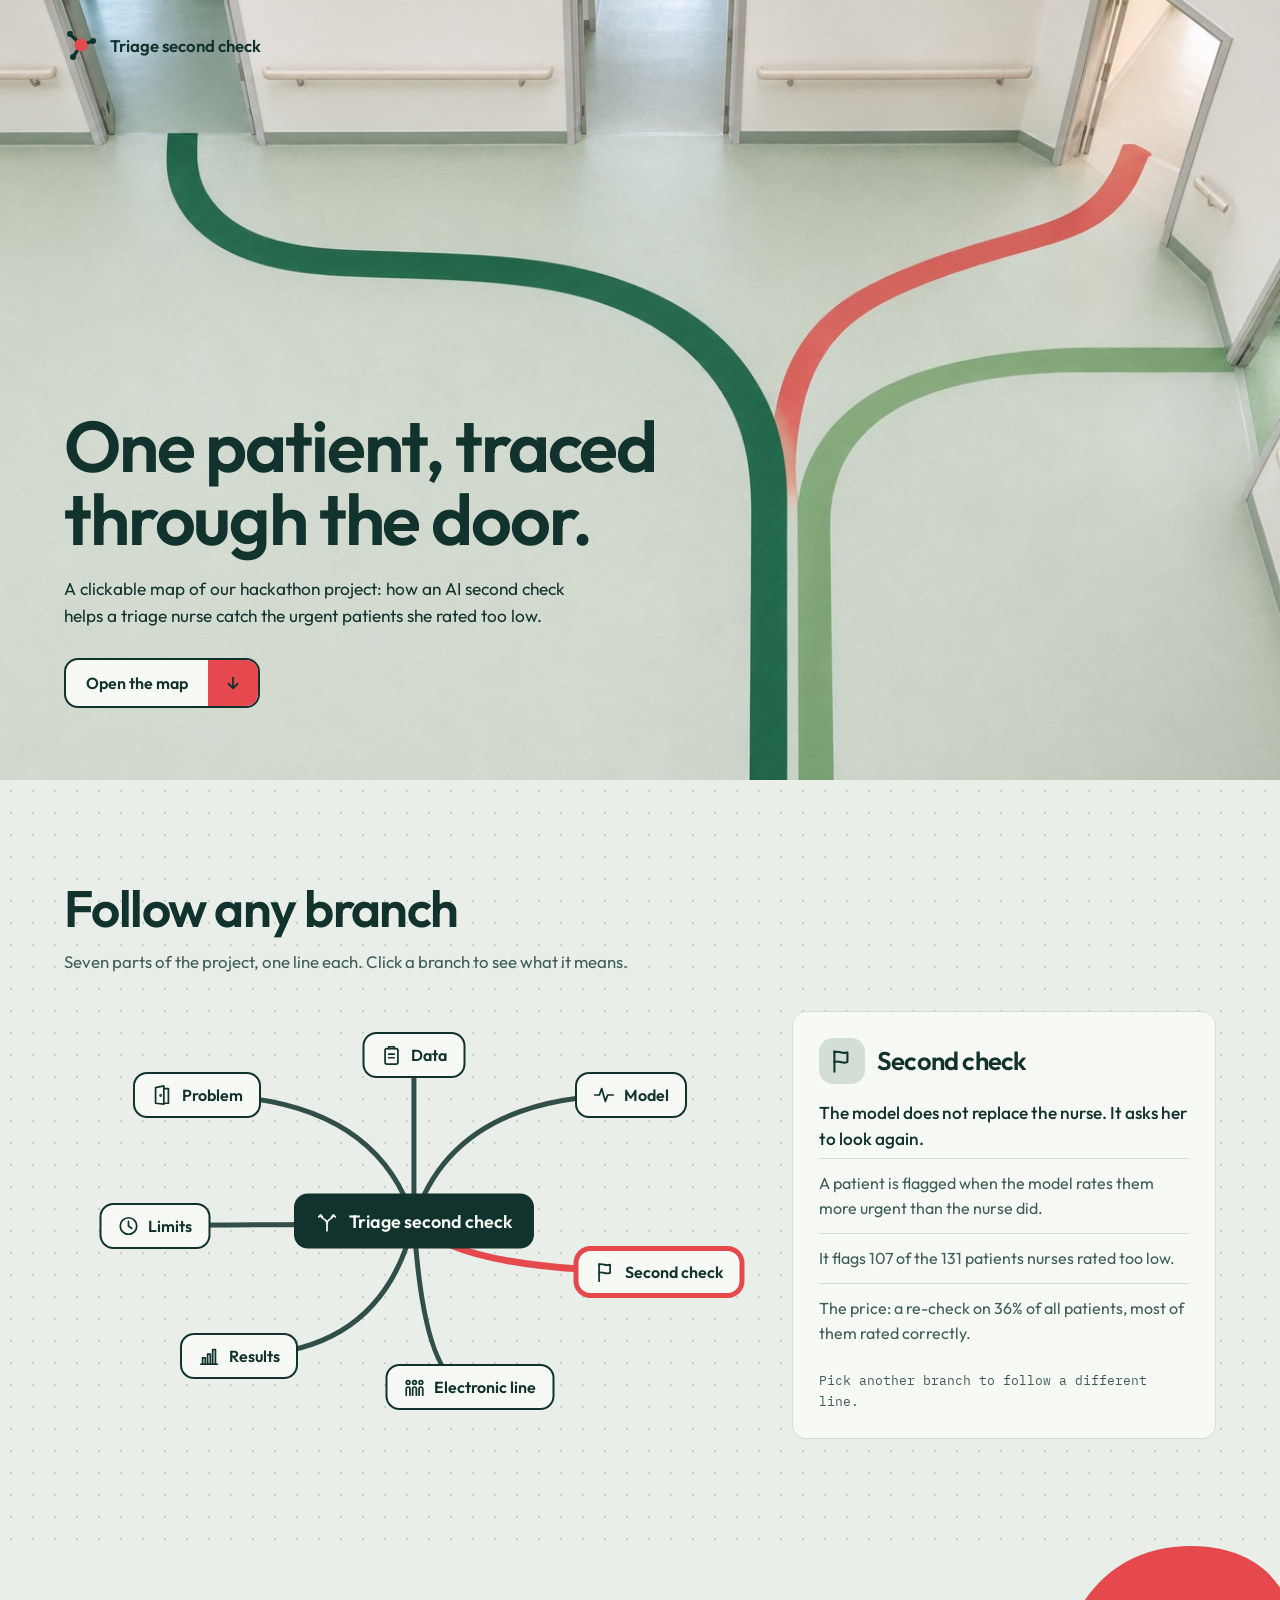
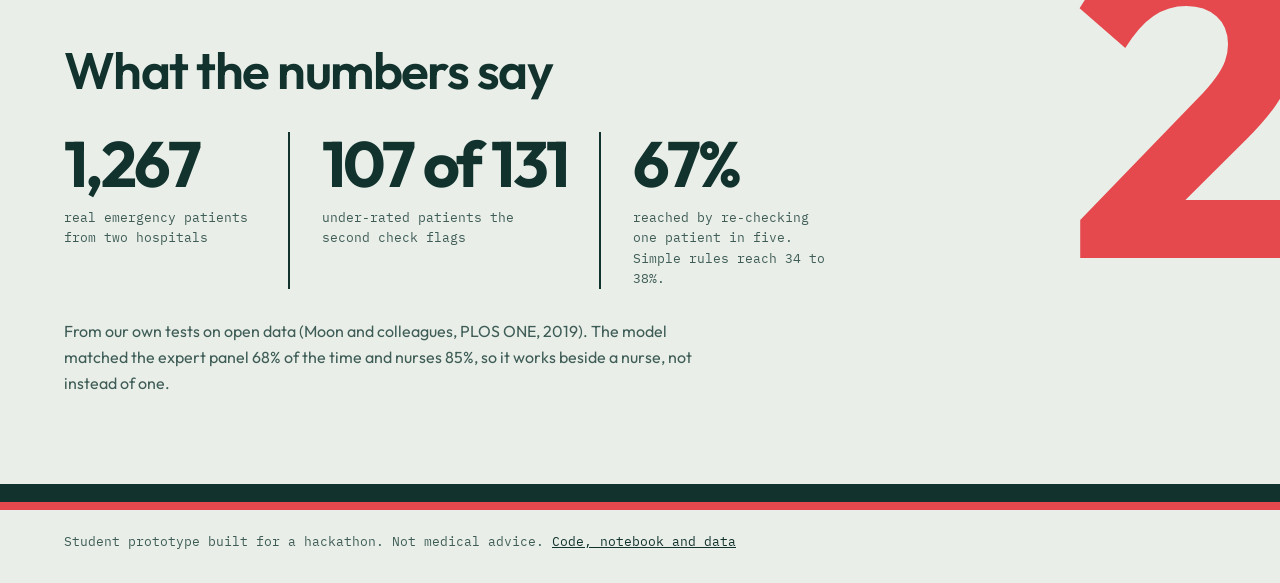
==== docs/index.html @ 540231f4 "Add an interactive mind map of the project Co-Authored-By: Claude Fable 5.2 <noreply@anthropic.com>" ====
<!doctype html>
<html lang="en">
<head>
<meta charset="utf-8">
<meta name="viewport" content="width=device-width, initial-scale=1">
<title>Triage second check: project map</title>
<meta name="description" content="A clickable map of a student hackathon project: an AI second check that helps a triage nurse catch urgent patients rated too low.">
<meta name="theme-color" content="#E9EFE8">
<link rel="preconnect" href="https://fonts.googleapis.com">
<link rel="preconnect" href="https://fonts.gstatic.com" crossorigin>
<link rel="stylesheet" href="https://fonts.googleapis.com/css2?family=IBM+Plex+Mono:wght@400;500&family=Outfit:wght@400;500;600;700&display=swap">
<style>
  :root {
    --ground: #e9efe8; --paper: #f6f9f4; --mist: #d3dfd5;
    --ink: #12322e; --ink-soft: #3f5c57; --accent: #e5484d; --radius: 14px;
  }
  * { box-sizing: border-box; }
  html { scroll-behavior: smooth; }
  body { margin: 0; background: var(--ground); color: var(--ink);
         font-family: "Outfit", ui-sans-serif, system-ui, sans-serif; }
  h1, h2, h3 { font-weight: 600; letter-spacing: -0.03em; line-height: 1.02; margin: 0; }

  .hero { min-height: min(100dvh, 780px); display: flex; flex-direction: column; justify-content: space-between;
          padding: 28px clamp(20px, 5vw, 72px) clamp(36px, 6vw, 72px);
          background: var(--ground) url("hero.jpg") center / cover no-repeat; }
  .nav { display: flex; align-items: center; gap: 12px; font-weight: 600; font-size: 1.05rem; }
  .nav svg { width: 34px; height: 34px; }
  .hero-copy { max-width: 640px; }
  .hero-copy h1 { font-size: clamp(2.5rem, 5.6vw, 4.5rem); max-width: 13ch; }
  .hero-copy p { margin: 20px 0 28px; font-size: 1.08rem; line-height: 1.6; max-width: 46ch; }
  .openmap { display: inline-flex; align-items: stretch; border: 2px solid var(--ink); border-radius: var(--radius);
             overflow: hidden; background: var(--paper); color: var(--ink); font-weight: 600; text-decoration: none; }
  .openmap span:first-child { padding: 13px 20px; }
  .openmap-tile { display: grid; place-items: center; width: 50px; background: var(--accent); }
  .openmap-tile svg { width: 18px; height: 18px; transition: transform .25s ease; }
  .openmap:hover .openmap-tile svg { transform: translateY(3px); }
  .openmap:focus-visible, .node:focus-visible { outline: 3px solid var(--ink); outline-offset: 3px; }

  .map { padding: clamp(56px, 8vw, 112px) clamp(20px, 5vw, 72px);
         background-color: var(--ground);
         background-image: radial-gradient(rgba(18, 50, 46, .16) 1px, transparent 1.4px); background-size: 22px 22px; }
  .map h2, .numbers h2 { font-size: clamp(2rem, 4vw, 3.25rem); }
  .sub { margin: 14px 0 36px; max-width: 52ch; font-size: 1.05rem; line-height: 1.6; color: var(--ink-soft); }
  .mm { display: grid; grid-template-columns: minmax(0, 1.65fr) minmax(280px, 1fr); gap: 28px; align-items: start; }
  .canvas { position: relative; aspect-ratio: 1000 / 600; }
  .lines { position: absolute; inset: 0; width: 100%; height: 100%; }
  .line { fill: none; stroke: var(--ink); stroke-width: 5; stroke-linecap: round; vector-effect: non-scaling-stroke;
          opacity: .85; transition: stroke .25s ease, stroke-width .25s ease; }
  .line.on { stroke: var(--accent); stroke-width: 7; opacity: 1; }
  .center, .node { position: absolute; transform: translate(-50%, -50%); display: inline-flex; align-items: center;
                   gap: 9px; white-space: nowrap; border-radius: var(--radius); font: inherit; font-weight: 600; }
  .center { left: 50%; top: 50%; padding: 16px 22px; background: var(--ink); color: var(--paper); font-size: 1.12rem; }
  .node { padding: 10px 16px; background: var(--paper); color: var(--ink); border: 2px solid var(--ink);
          font-size: 1rem; cursor: pointer; transition: background-color .2s ease; }
  .node:hover { background: var(--mist); }
  .node.on { border-color: var(--accent); box-shadow: 0 0 0 3px var(--accent); }
  .node svg, .center svg { width: 22px; height: 22px; flex: none; }
  .detail { background: var(--paper); border: 1px solid var(--mist); border-radius: var(--radius); padding: 26px; }
  .detail-head { display: flex; align-items: center; gap: 12px; }
  .detail-icon { display: grid; place-items: center; width: 46px; height: 46px; border-radius: var(--radius); background: var(--mist); }
  .detail-icon svg { width: 26px; height: 26px; }
  .detail h3 { font-size: 1.6rem; }
  .lead { margin: 16px 0 6px; font-size: 1.08rem; line-height: 1.5; font-weight: 500; }
  .detail ul { list-style: none; margin: 0; padding: 0; }
  .detail li { padding: 12px 0; border-top: 1px solid var(--mist); line-height: 1.55; color: var(--ink-soft); }
  .hint, .metrics dd, .foot { font-family: "IBM Plex Mono", ui-monospace, monospace; font-size: .82rem;
                              line-height: 1.55; color: var(--ink-soft); }
  .hint { margin: 14px 0 0; }

  .numbers-inner { position: relative; overflow: hidden;
                   padding: clamp(56px, 8vw, 104px) clamp(20px, 5vw, 72px) clamp(40px, 6vw, 72px); }
  .metrics { position: relative; z-index: 1; display: grid; grid-template-columns: auto auto minmax(0, 1fr);
             margin: 36px 0 30px; max-width: 1040px; }
  .metrics > div { padding: 0 32px; border-left: 2px solid var(--ink); }
  .metrics > div:first-child { padding-left: 0; border-left: 0; }
  .metrics dt { font-size: clamp(2.4rem, 5vw, 4.25rem); font-weight: 700; letter-spacing: -0.04em; line-height: 1; white-space: nowrap; }
  .metrics dd { margin: 12px 0 0; max-width: 24ch; }
  .source { position: relative; z-index: 1; max-width: 60ch; line-height: 1.6; color: var(--ink-soft); }
  .two { position: absolute; right: -0.08em; top: -0.14em; font-size: clamp(16rem, 34vw, 30rem); font-weight: 700;
         line-height: 1; color: var(--accent); pointer-events: none; }
  .stripe { height: 26px; background: var(--ink); border-bottom: 8px solid var(--accent); }
  .foot { margin: 0; padding: 22px clamp(20px, 5vw, 72px) 30px; }
  .foot a { color: var(--ink); }

  @media (prefers-reduced-motion: no-preference) {
    .detail-inner { animation: rise .32s ease both; }
    @keyframes rise { from { transform: translateY(10px); } to { transform: translateY(0); } }
  }
  @media (prefers-reduced-motion: reduce) { html { scroll-behavior: auto; } }
  @media (max-width: 1080px) { .mm { grid-template-columns: 1fr; } .two { font-size: 15rem; } }
  @media (max-width: 760px) {
    .canvas { aspect-ratio: auto; display: flex; flex-wrap: wrap; gap: 10px; }
    .lines { display: none; }
    .center, .node { position: static; transform: none; }
    .center { width: 100%; justify-content: center; }
    .metrics { grid-template-columns: 1fr; gap: 24px; }
    .metrics > div { padding: 0; border-left: 0; }
    .two { font-size: 11rem; opacity: .35; }
  }
</style>
</head>
<body>

<section class="hero">
  <header class="nav">
    <svg viewBox="0 0 34 34" aria-hidden="true">
      <g stroke="#12322e" stroke-width="3.2" stroke-linecap="round">
        <line x1="17" y1="17" x2="6" y2="6"/><line x1="17" y1="17" x2="29" y2="13"/><line x1="17" y1="17" x2="9" y2="29"/>
      </g>
      <circle cx="6" cy="6" r="3" fill="#12322e"/><circle cx="29" cy="13" r="3" fill="#12322e"/><circle cx="9" cy="29" r="3" fill="#12322e"/>
      <circle cx="17" cy="17" r="6.5" fill="#e5484d"/>
    </svg>
    <span>Triage second check</span>
  </header>
  <div class="hero-copy">
    <h1>One patient, traced through the door.</h1>
    <p>A clickable map of our hackathon project: how an AI second check helps a triage nurse catch the urgent patients she rated too low.</p>
    <a class="openmap" href="#map">
      <span>Open the map</span>
      <span class="openmap-tile" aria-hidden="true">
        <svg viewBox="0 0 24 24" fill="none" stroke="#12322e" stroke-width="2.4" stroke-linecap="round" stroke-linejoin="round"><path d="M12 5v14M6 13l6 6 6-6"/></svg>
      </span>
    </a>
  </div>
</section>

<section class="map" id="map">
  <h2>Follow any branch</h2>
  <p class="sub">Seven parts of the project, one line each. Click a branch to see what it means.</p>
  <div class="mm">
    <div class="canvas" id="canvas">
      <svg class="lines" id="lines" viewBox="0 0 1000 600" preserveAspectRatio="none" aria-hidden="true"></svg>
      <div class="center"><span id="center-icon"></span><span>Triage second check</span></div>
    </div>
    <aside class="detail" aria-live="polite"><div class="detail-inner" id="detail"></div></aside>
  </div>
</section>

<section class="numbers">
  <div class="numbers-inner">
    <h2>What the numbers say</h2>
    <dl class="metrics">
      <div><dt>1,267</dt><dd>real emergency patients from two hospitals</dd></div>
      <div><dt>107 of 131</dt><dd>under-rated patients the second check flags</dd></div>
      <div><dt>67%</dt><dd>reached by re-checking one patient in five. Simple rules reach 34 to 38%.</dd></div>
    </dl>
    <p class="source">From our own tests on open data (Moon and colleagues, PLOS ONE, 2019). The model matched the expert panel 68% of the time and nurses 85%, so it works beside a nurse, not instead of one.</p>
    <span class="two" aria-hidden="true">2</span>
  </div>
  <div class="stripe" aria-hidden="true"></div>
  <p class="foot">Student prototype built for a hackathon. Not medical advice. <a href="https://github.com/potlatiy/emergency-triage-ai">Code, notebook and data</a></p>
</section>

<script>
  // Icons are simple line drawings, one per branch.
  const ICONS = {
    door: '<path d="M5 21V4l9-2v20z"/><path d="M14 5h5v16h-5"/><circle cx="10.5" cy="12.5" r=".6"/>',
    clipboard: '<rect x="5" y="5" width="14" height="17" rx="2"/><path d="M9 5V3h6v2"/><path d="M9 11h6M9 15h6"/>',
    pulse: '<path d="M2 12h5l2.5-7 4 14 2.5-7H22"/>',
    flag: '<path d="M5 22V3"/><path d="M5 4c4-2 7 2 12 0v9c-5 2-8-2-12 0"/>',
    queue: '<circle cx="5" cy="7" r="2"/><circle cx="12" cy="7" r="2"/><circle cx="19" cy="7" r="2"/><path d="M3 21v-7a2 2 0 0 1 4 0v7M10 21v-7a2 2 0 0 1 4 0v7M17 21v-7a2 2 0 0 1 4 0v7"/>',
    chart: '<path d="M3 21h18"/><rect x="5" y="14" width="3" height="7"/><rect x="10.5" y="10" width="3" height="11"/><rect x="16" y="5" width="3" height="16"/>',
    clock: '<circle cx="12" cy="12" r="9"/><path d="M12 7v5l3.5 2.5"/>',
    branch: '<path d="M12 22v-8"/><path d="M12 14c0-5-6-4-7-9M12 14c0-5 6-4 7-9"/><path d="M3 7l2-2 2 2M17 7l2-2 2 2"/>',
  };
  const icon = (name, colour) =>
    `<svg viewBox="0 0 24 24" fill="none" stroke="${colour || 'currentColor'}" stroke-width="1.9" stroke-linecap="round" stroke-linejoin="round" aria-hidden="true">${ICONS[name]}</svg>`;

  const CENTER = { x: 500, y: 300 };
  const BRANCHES = [
    { id: "problem", label: "Problem", icon: "door", x: 190, y: 120,
      lead: "Urgent patients can end up waiting behind minor cases.",
      notes: ["A triage nurse gives every arriving patient an urgency level from 1 (most urgent) to 5.",
              "In real data, about 1 patient in 10 was rated less urgent than they really were.",
              "Those patients join the slow part of the queue."] },
    { id: "data", label: "Data", icon: "clipboard", x: 500, y: 62,
      lead: "Real emergency visits with two answers for each patient.",
      notes: ["1,267 adult patients from two emergency departments in South Korea.",
              "Each has the level the nurse gave and the correct level decided later by an expert panel.",
              "Open data published with a 2019 study in PLOS ONE."] },
    { id: "model", label: "Model", icon: "pulse", x: 810, y: 120,
      lead: "It reads what the nurse records at the door.",
      notes: ["Inputs: the complaint in a few words, age, alertness, pain and vital signs.",
              "It never sees the diagnosis, the outcome or the nurse's level.",
              "It leans towards the more urgent level on purpose, because rating too low is the dangerous mistake."] },
    { id: "check", label: "Second check", icon: "flag", x: 850, y: 372,
      lead: "The model does not replace the nurse. It asks her to look again.",
      notes: ["A patient is flagged when the model rates them more urgent than the nurse did.",
              "It flags 107 of the 131 patients nurses rated too low.",
              "The price: a re-check on 36% of all patients, most of them rated correctly."] },
    { id: "line", label: "Electronic line", icon: "queue", x: 580, y: 536,
      lead: "Everyone waiting, ordered by urgency.",
      notes: ["Levels 1 and 2 always go first.",
              "A less urgent patient moves up one level for every 45 minutes waited.",
              "Each patient sees their place in line, never a promised time.",
              "The order comes from plain rules. The model only supplies each level."] },
    { id: "results", label: "Results", icon: "chart", x: 250, y: 492,
      lead: "Worse than nurses at the level, useful as a safety net.",
      notes: ["Exact level: always guessing level 3 gets 38%, the model 68%, nurses 85%.",
              "With time to re-check one patient in five, the model reaches 67% of the under-rated patients.",
              "Simple rules reach 34 to 38% for the same effort."] },
    { id: "limits", label: "Limits", icon: "clock", x: 130, y: 306,
      lead: "What this project cannot claim.",
      notes: ["One country, 1,267 patients, and only 26 at the most urgent level.",
              "Waiting times are simulated, since the data has no arrival times.",
              "Accuracy dropped when the model moved to the other hospital.",
              "A student prototype. Not medical advice."] },
  ];

  const canvas = document.getElementById("canvas");
  const lines = document.getElementById("lines");
  const detail = document.getElementById("detail");
  document.getElementById("center-icon").innerHTML = icon("branch", "#f6f9f4");
  document.getElementById("center-icon").style.display = "inline-flex";
  document.getElementById("center-icon").style.width = "24px";

  const SVG = "http://www.w3.org/2000/svg";
  const paths = {}, buttons = {};
  for (const b of BRANCHES) {
    const path = document.createElementNS(SVG, "path");
    const cx = CENTER.x + (b.x - CENTER.x) * 0.18;
    path.setAttribute("d", `M${CENTER.x} ${CENTER.y} Q${cx} ${b.y} ${b.x} ${b.y}`);
    path.setAttribute("class", "line");
    lines.appendChild(path);
    paths[b.id] = path;

    const button = document.createElement("button");
    button.type = "button";
    button.className = "node";
    button.style.left = b.x / 10 + "%";
    button.style.top = b.y / 6 + "%";
    button.innerHTML = icon(b.icon) + b.label;
    button.addEventListener("click", () => select(b.id));
    canvas.appendChild(button);
    buttons[b.id] = button;
  }

  function select(id) {
    const active = BRANCHES.find((b) => b.id === id);
    for (const b of BRANCHES) {
      const on = b.id === id;
      paths[b.id].classList.toggle("on", on);
      buttons[b.id].classList.toggle("on", on);
      buttons[b.id].setAttribute("aria-pressed", on);
    }
    lines.appendChild(paths[id]);            // draw the chosen line on top of the others
    const fresh = detail.cloneNode(false);   // a new element restarts the small entry animation
    fresh.innerHTML = `
      <div class="detail-head"><span class="detail-icon">${icon(active.icon)}</span><h3>${active.label}</h3></div>
      <p class="lead">${active.lead}</p>
      <ul>${active.notes.map((n) => `<li>${n}</li>`).join("")}</ul>
      <p class="hint">Pick another branch to follow a different line.</p>`;
    document.getElementById("detail").replaceWith(fresh);
  }
  select("check");
</script>
</body>
</html>
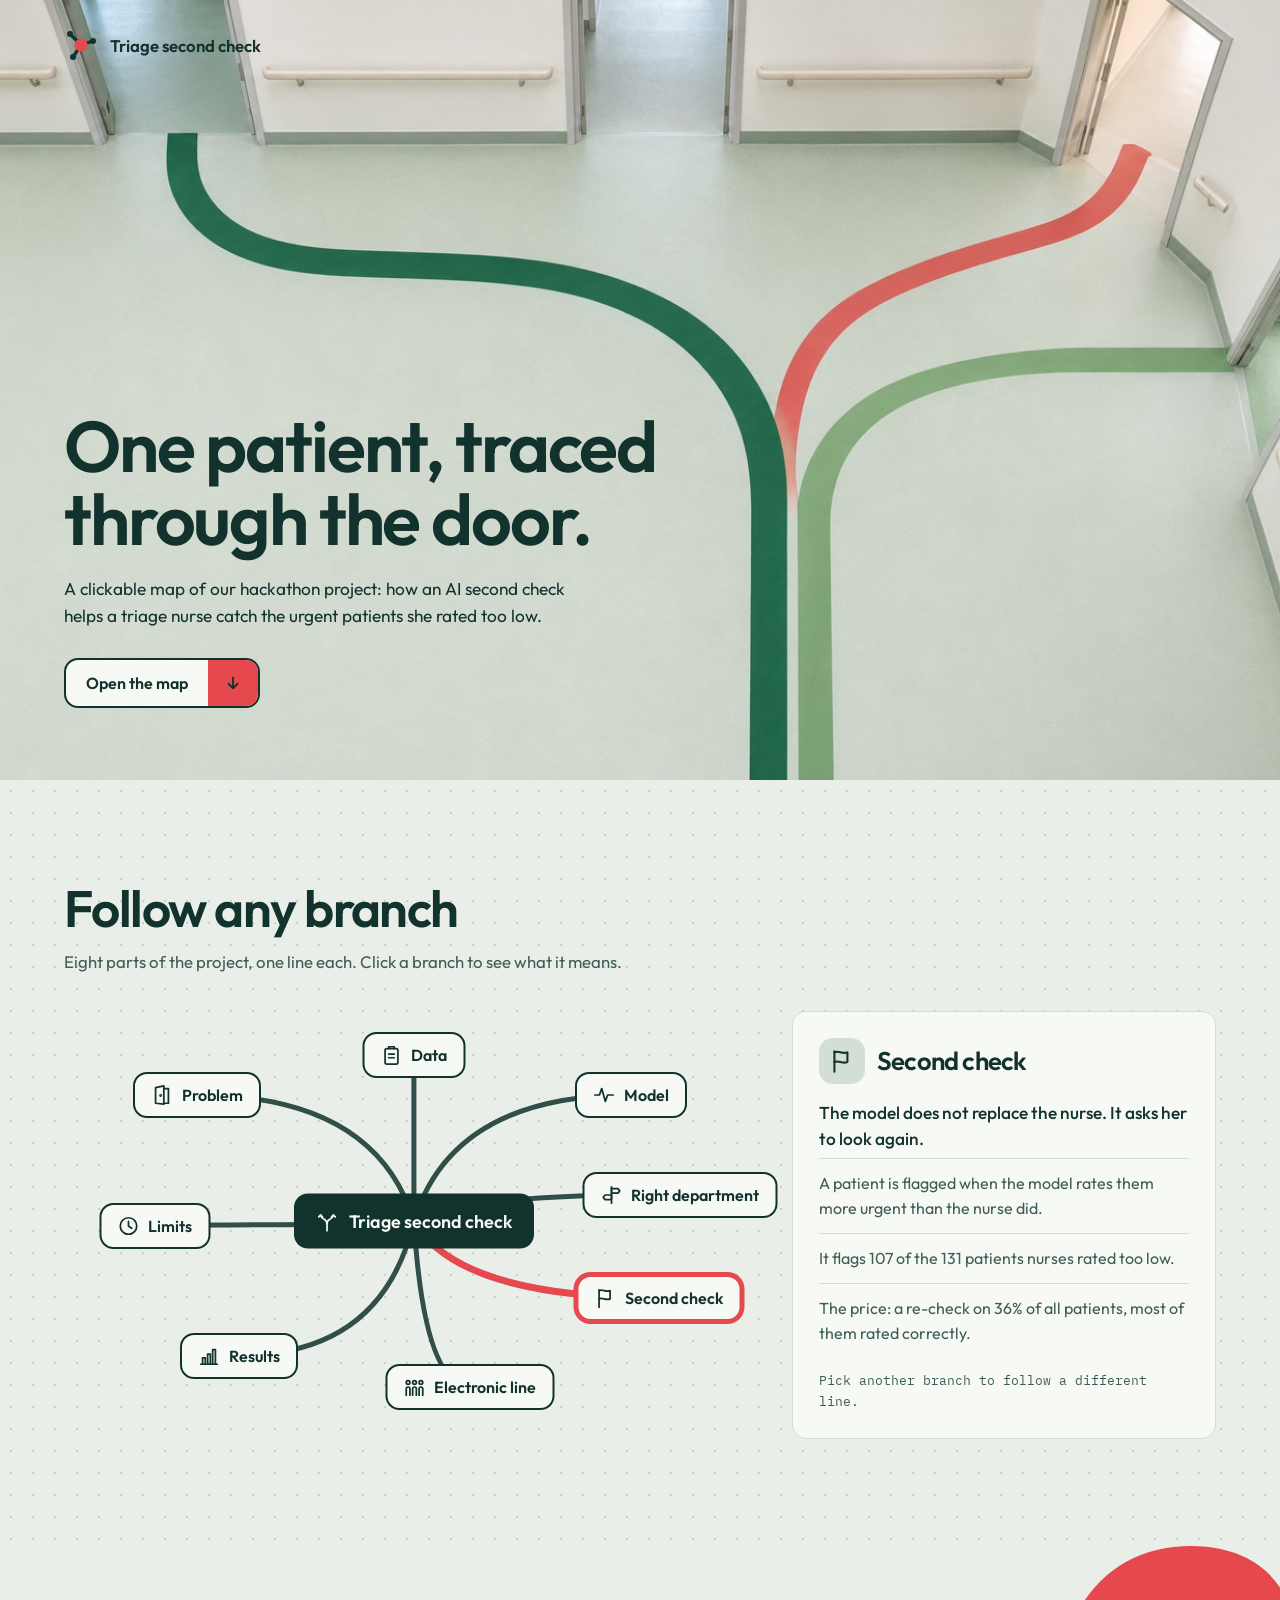
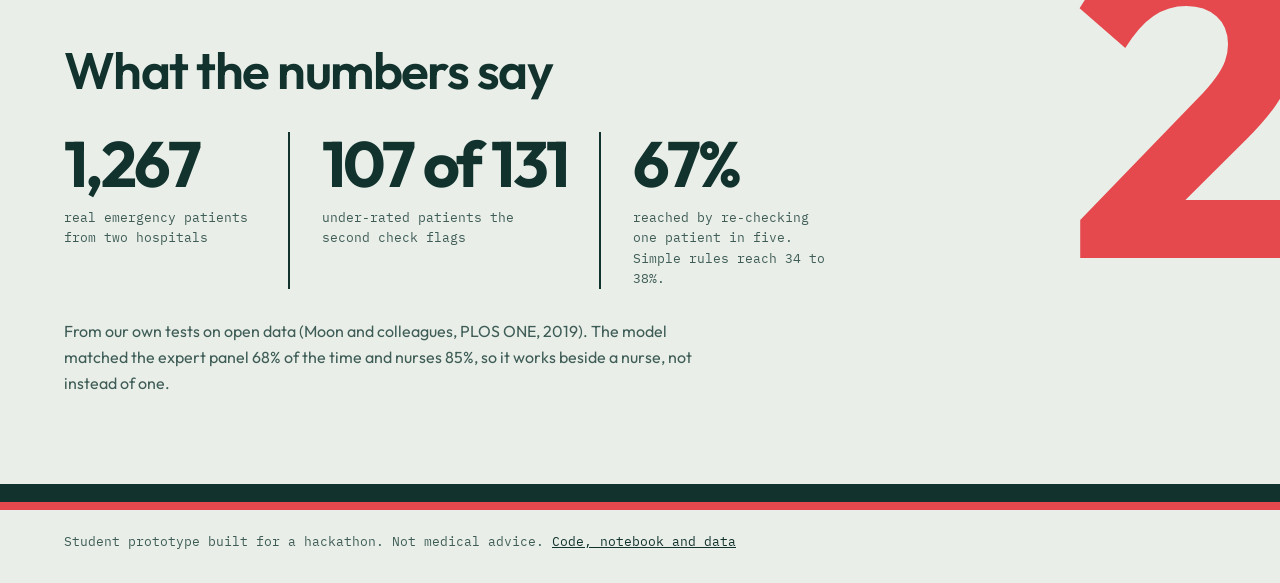
==== commit f3392b46: "Update the mind map, fix the hospital page on phones Co-Authored-By: Claude Fable 5.2 <noreply@anthr" ====
--- a/docs/index.html
+++ b/docs/index.html
@@ -126,7 +126,7 @@
 
 <section class="map" id="map">
   <h2>Follow any branch</h2>
-  <p class="sub">Seven parts of the project, one line each. Click a branch to see what it means.</p>
+  <p class="sub">Eight parts of the project, one line each. Click a branch to see what it means.</p>
   <div class="mm">
     <div class="canvas" id="canvas">
       <svg class="lines" id="lines" viewBox="0 0 1000 600" preserveAspectRatio="none" aria-hidden="true"></svg>
@@ -161,6 +161,7 @@
     queue: '<circle cx="5" cy="7" r="2"/><circle cx="12" cy="7" r="2"/><circle cx="19" cy="7" r="2"/><path d="M3 21v-7a2 2 0 0 1 4 0v7M10 21v-7a2 2 0 0 1 4 0v7M17 21v-7a2 2 0 0 1 4 0v7"/>',
     chart: '<path d="M3 21h18"/><rect x="5" y="14" width="3" height="7"/><rect x="10.5" y="10" width="3" height="11"/><rect x="16" y="5" width="3" height="16"/>',
     clock: '<circle cx="12" cy="12" r="9"/><path d="M12 7v5l3.5 2.5"/>',
+    signpost: '<path d="M12 3v18"/><path d="M12 5h7l2 2.5-2 2.5h-7z"/><path d="M12 12H5l-2 2.5L5 17h7z"/>',
     branch: '<path d="M12 22v-8"/><path d="M12 14c0-5-6-4-7-9M12 14c0-5 6-4 7-9"/><path d="M3 7l2-2 2 2M17 7l2-2 2 2"/>',
   };
   const icon = (name, colour) =>
@@ -183,7 +184,13 @@
       notes: ["Inputs: the complaint in a few words, age, alertness, pain and vital signs.",
               "It never sees the diagnosis, the outcome or the nurse's level.",
               "It leans towards the more urgent level on purpose, because rating too low is the dangerous mistake."] },
-    { id: "check", label: "Second check", icon: "flag", x: 850, y: 372,
+    { id: "department", label: "Right department", icon: "signpost", x: 880, y: 262,
+      lead: "A level says how soon. A second model suggests who should see the patient.",
+      notes: ["It learned from the real final diagnosis of each of the 1,267 patients.",
+              "It picks the right department 70% of the time. A key-word rule gets 67%.",
+              "The right department is among its top three 88% of the time, so the nurse gets three suggestions.",
+              "The same complaint can lead to different departments, which is why no version passed 71%."] },
+    { id: "check", label: "Second check", icon: "flag", x: 850, y: 410,
       lead: "The model does not replace the nurse. It asks her to look again.",
       notes: ["A patient is flagged when the model rates them more urgent than the nurse did.",
               "It flags 107 of the 131 patients nurses rated too low.",
@@ -193,7 +200,8 @@
       notes: ["Levels 1 and 2 always go first.",
               "A less urgent patient moves up one level for every 45 minutes waited.",
               "Each patient sees their place in line, never a promised time.",
-              "The order comes from plain rules. The model only supplies each level."] },
+              "When called, the patient goes to the least busy doctor on duty in their department.",
+              "The order comes from plain rules. The models only supply the level and the department."] },
     { id: "results", label: "Results", icon: "chart", x: 250, y: 492,
       lead: "Worse than nurses at the level, useful as a safety net.",
       notes: ["Exact level: always guessing level 3 gets 38%, the model 68%, nurses 85%.",
@@ -204,6 +212,7 @@
       notes: ["One country, 1,267 patients, and only 26 at the most urgent level.",
               "Waiting times are simulated, since the data has no arrival times.",
               "Accuracy dropped when the model moved to the other hospital.",
+              "The check-in questions are written by a general AI model and have not been tested.",
               "A student prototype. Not medical advice."] },
   ];
 
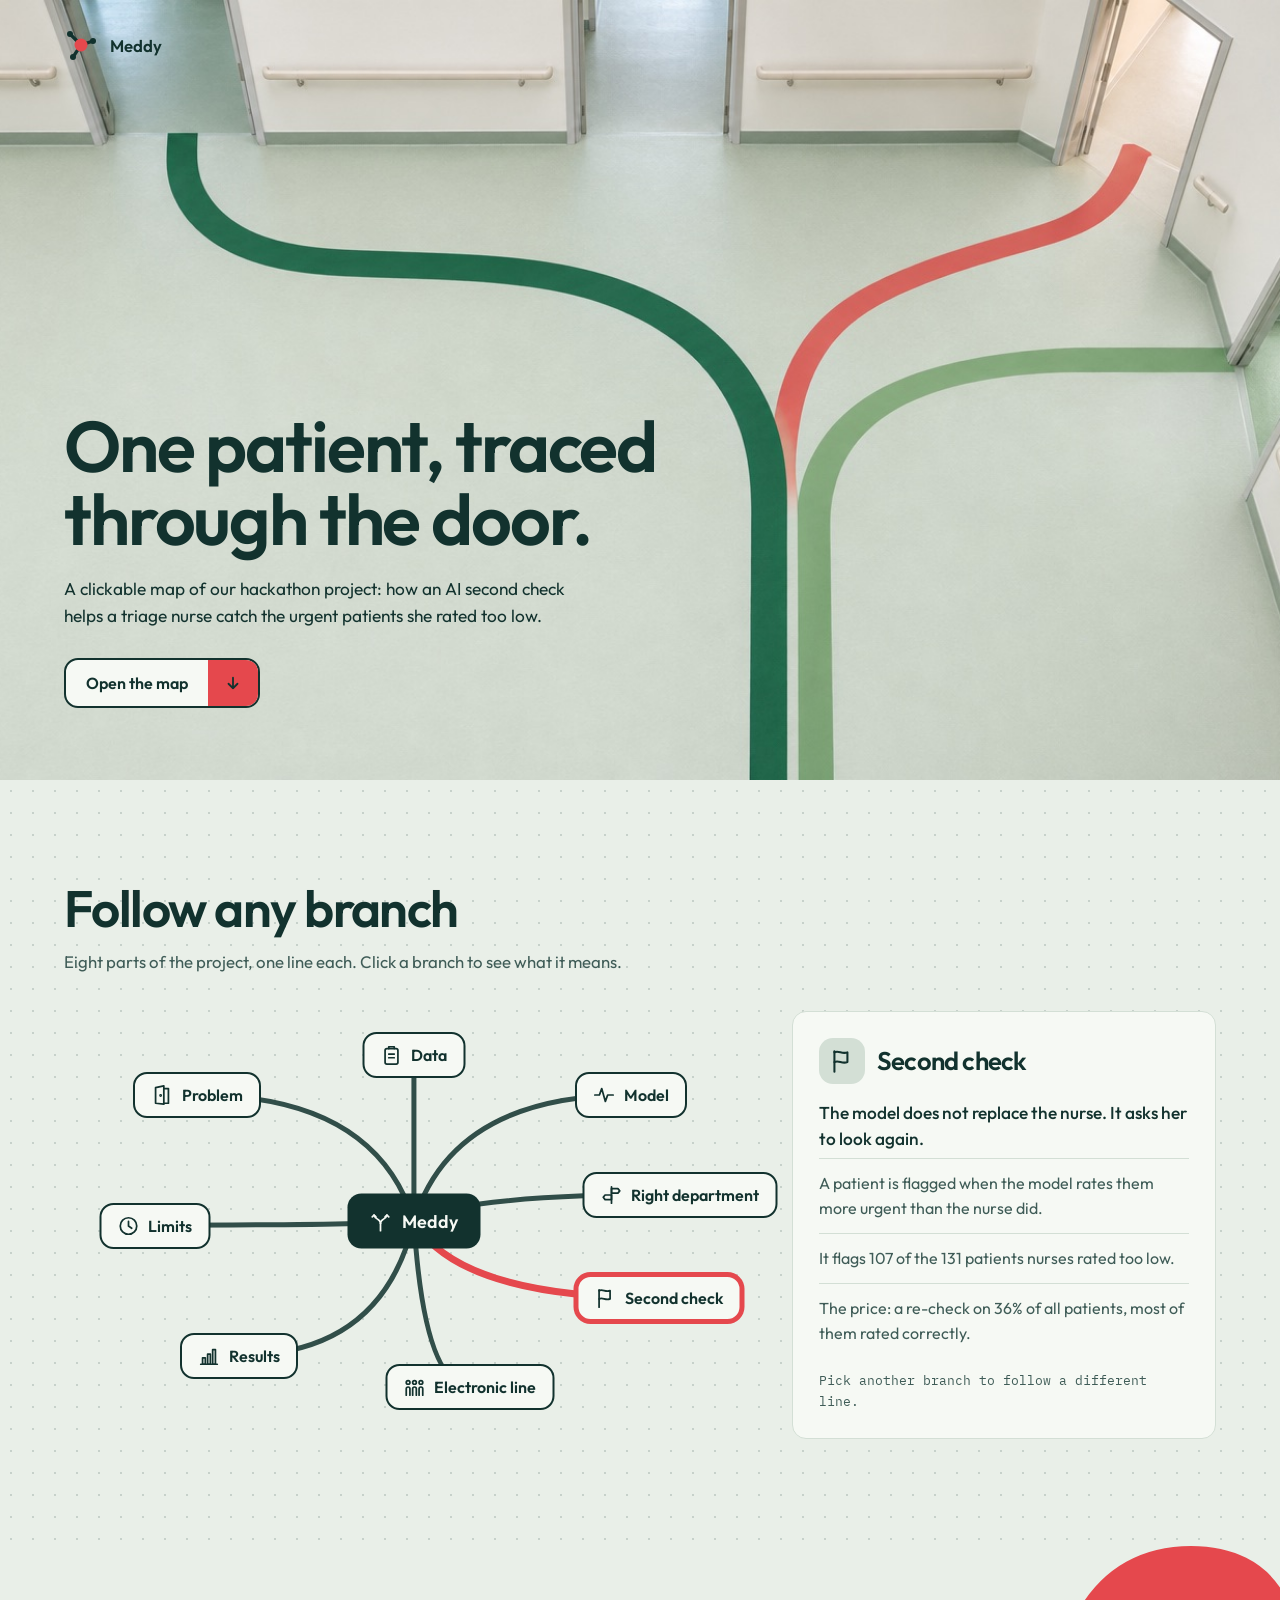
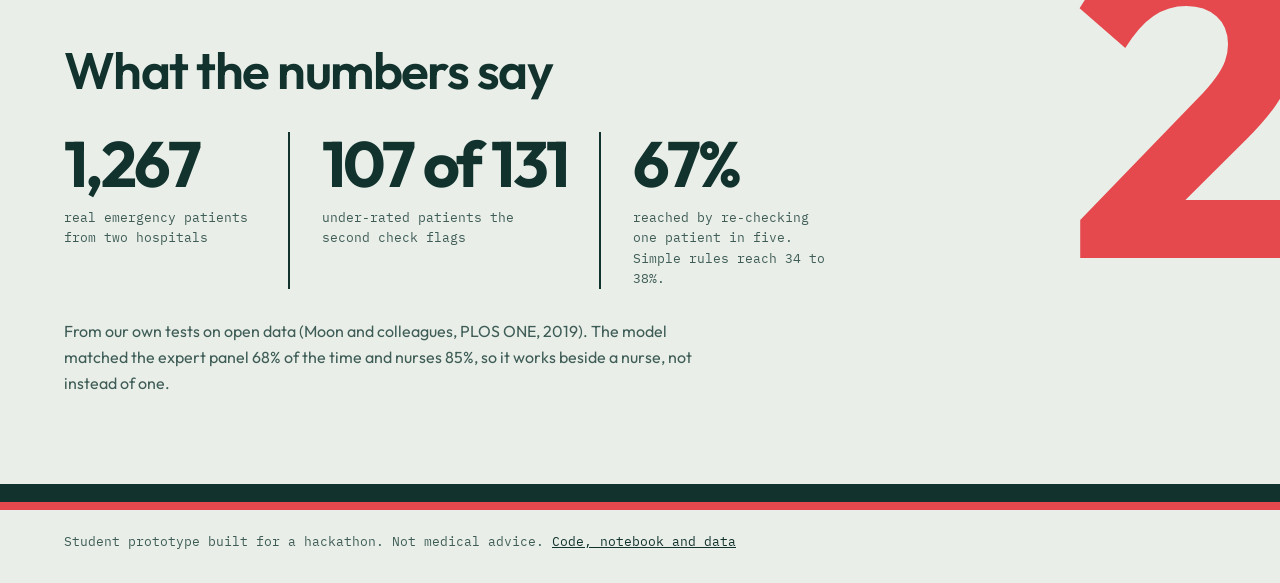
==== commit 2fa2c727: "Name the product Meddy and plan the simple hospital redesign The team chose Meddy as the product nam" ====
--- a/docs/index.html
+++ b/docs/index.html
@@ -3,7 +3,7 @@
 <head>
 <meta charset="utf-8">
 <meta name="viewport" content="width=device-width, initial-scale=1">
-<title>Triage second check: project map</title>
+<title>Meddy: project map</title>
 <meta name="description" content="A clickable map of a student hackathon project: an AI second check that helps a triage nurse catch urgent patients rated too low.">
 <meta name="theme-color" content="#E9EFE8">
 <link rel="preconnect" href="https://fonts.googleapis.com">
@@ -110,7 +110,7 @@
       <circle cx="6" cy="6" r="3" fill="#12322e"/><circle cx="29" cy="13" r="3" fill="#12322e"/><circle cx="9" cy="29" r="3" fill="#12322e"/>
       <circle cx="17" cy="17" r="6.5" fill="#e5484d"/>
     </svg>
-    <span>Triage second check</span>
+    <span>Meddy</span>
   </header>
   <div class="hero-copy">
     <h1>One patient, traced through the door.</h1>
@@ -130,7 +130,7 @@
   <div class="mm">
     <div class="canvas" id="canvas">
       <svg class="lines" id="lines" viewBox="0 0 1000 600" preserveAspectRatio="none" aria-hidden="true"></svg>
-      <div class="center"><span id="center-icon"></span><span>Triage second check</span></div>
+      <div class="center"><span id="center-icon"></span><span>Meddy</span></div>
     </div>
     <aside class="detail" aria-live="polite"><div class="detail-inner" id="detail"></div></aside>
   </div>
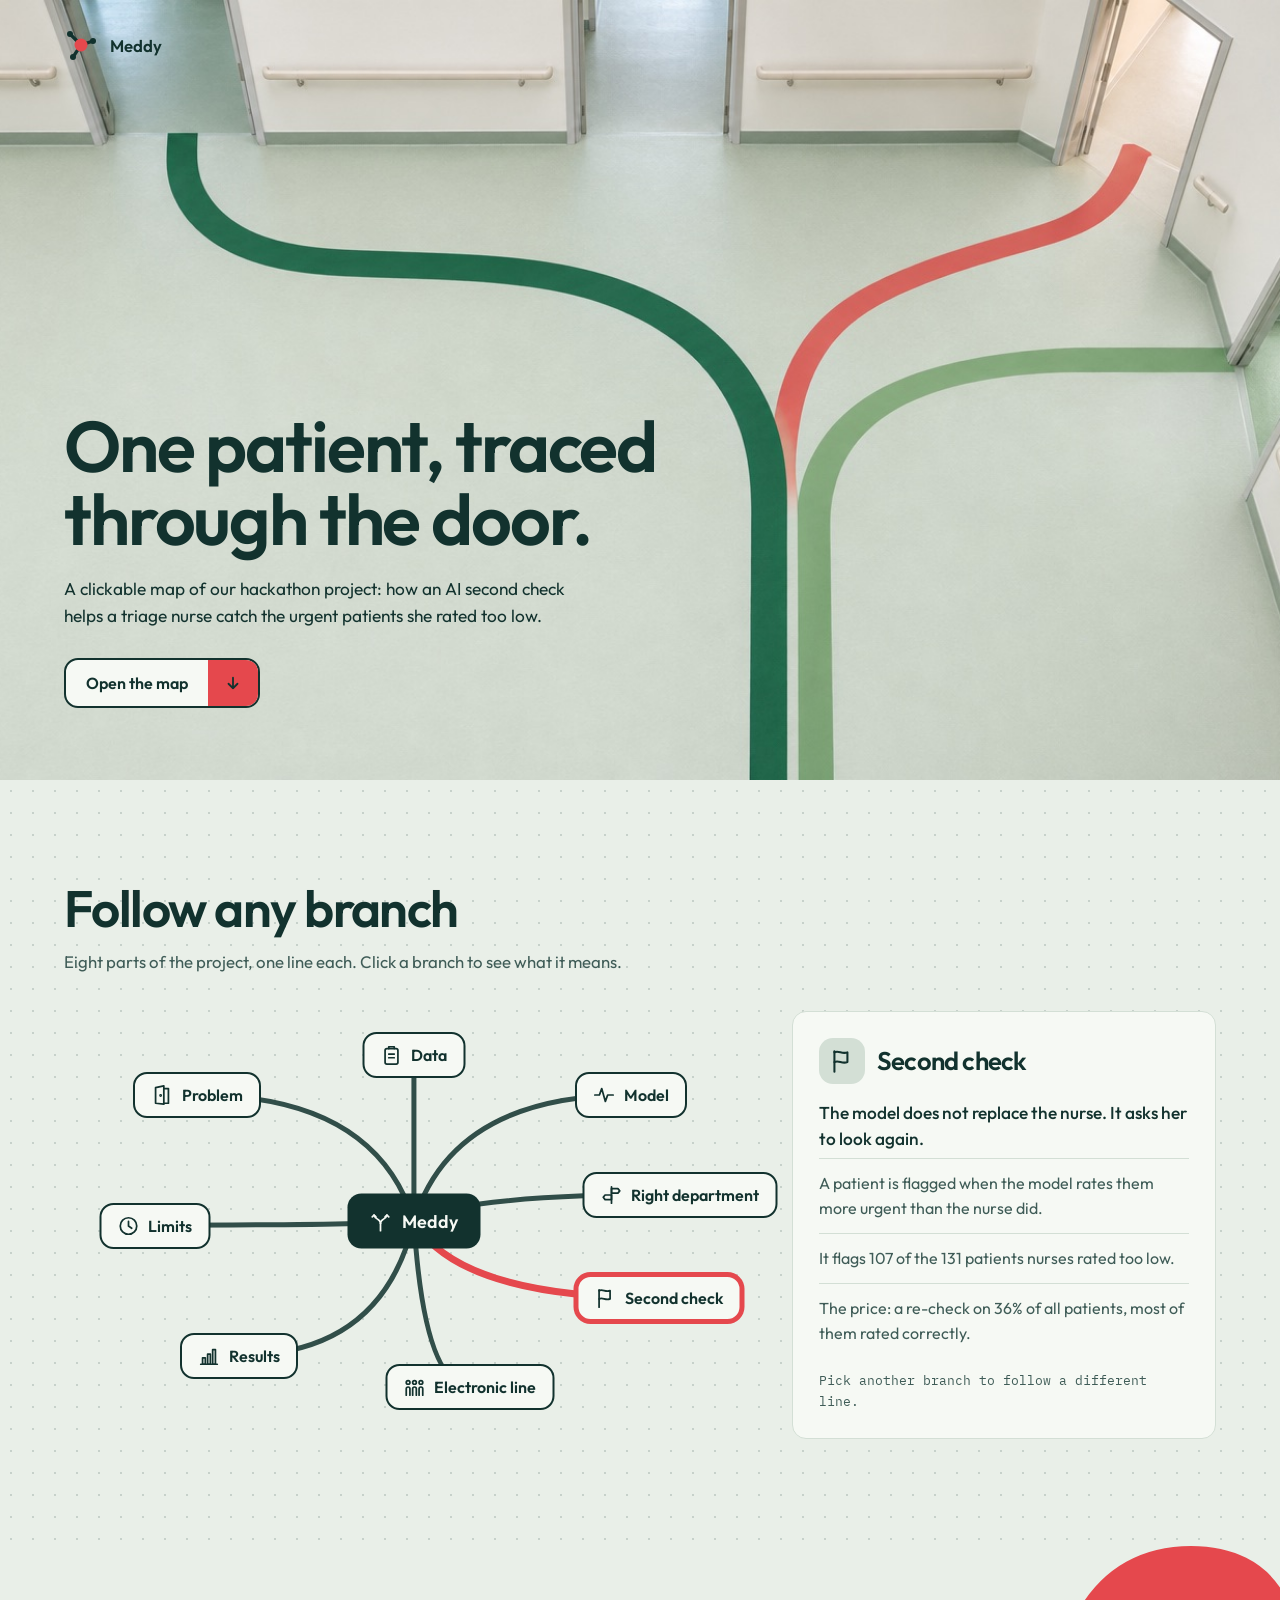
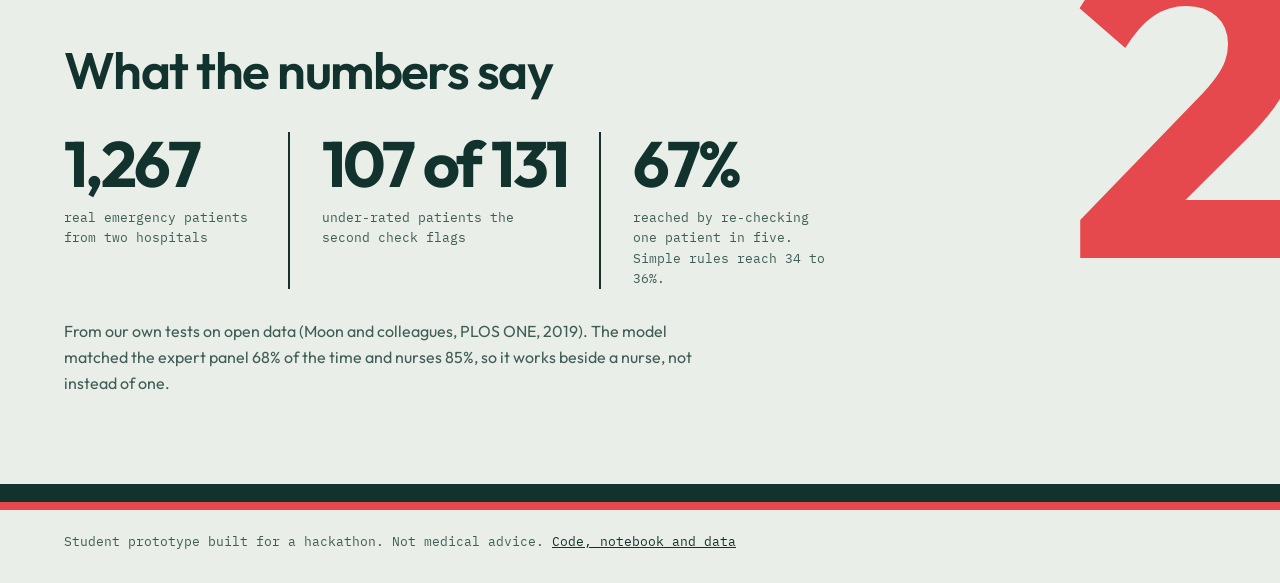
==== commit 728fe523: "Code review, analysis and documents: two baseline figures corrected, limits stated, stale text fixed" ====
--- a/docs/index.html
+++ b/docs/index.html
@@ -142,7 +142,7 @@
     <dl class="metrics">
       <div><dt>1,267</dt><dd>real emergency patients from two hospitals</dd></div>
       <div><dt>107 of 131</dt><dd>under-rated patients the second check flags</dd></div>
-      <div><dt>67%</dt><dd>reached by re-checking one patient in five. Simple rules reach 34 to 38%.</dd></div>
+      <div><dt>67%</dt><dd>reached by re-checking one patient in five. Simple rules reach 34 to 36%.</dd></div>
     </dl>
     <p class="source">From our own tests on open data (Moon and colleagues, PLOS ONE, 2019). The model matched the expert panel 68% of the time and nurses 85%, so it works beside a nurse, not instead of one.</p>
     <span class="two" aria-hidden="true">2</span>
@@ -183,7 +183,7 @@
       lead: "It reads what the nurse records at the door.",
       notes: ["Inputs: the complaint in a few words, age, alertness, pain and vital signs.",
               "It never sees the diagnosis, the outcome or the nurse's level.",
-              "It leans towards the more urgent level on purpose, because rating too low is the dangerous mistake."] },
+              "For the second check it also leans towards the more urgent level on purpose, because rating too low is the dangerous mistake."] },
     { id: "department", label: "Right department", icon: "signpost", x: 880, y: 262,
       lead: "A level says how soon. A second model suggests who should see the patient.",
       notes: ["It learned from the real final diagnosis of each of the 1,267 patients.",
@@ -206,7 +206,7 @@
       lead: "Worse than nurses at the level, useful as a safety net.",
       notes: ["Exact level: always guessing level 3 gets 38%, the model 68%, nurses 85%.",
               "With time to re-check one patient in five, the model reaches 67% of the under-rated patients.",
-              "Simple rules reach 34 to 38% for the same effort."] },
+              "Simple rules reach 34 to 36% for the same effort."] },
     { id: "limits", label: "Limits", icon: "clock", x: 130, y: 306,
       lead: "What this project cannot claim.",
       notes: ["One country, 1,267 patients, and only 26 at the most urgent level.",
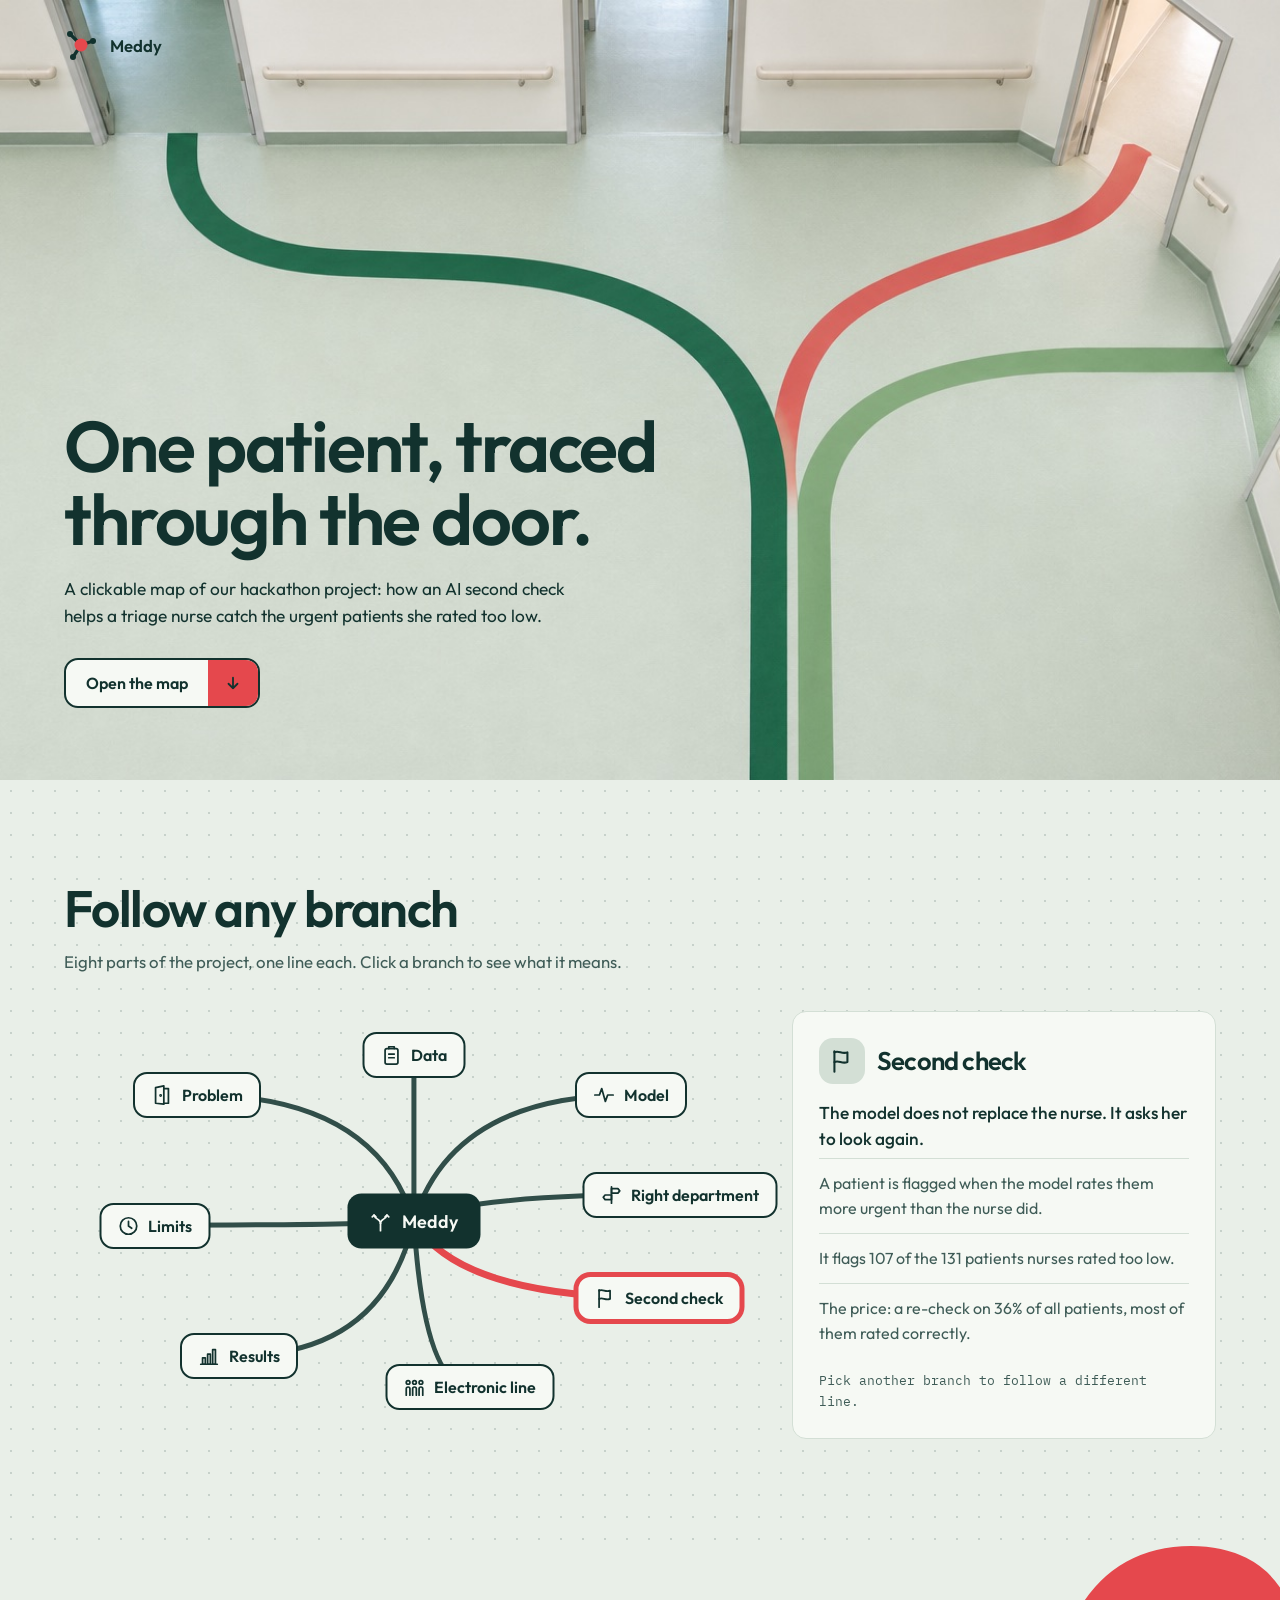
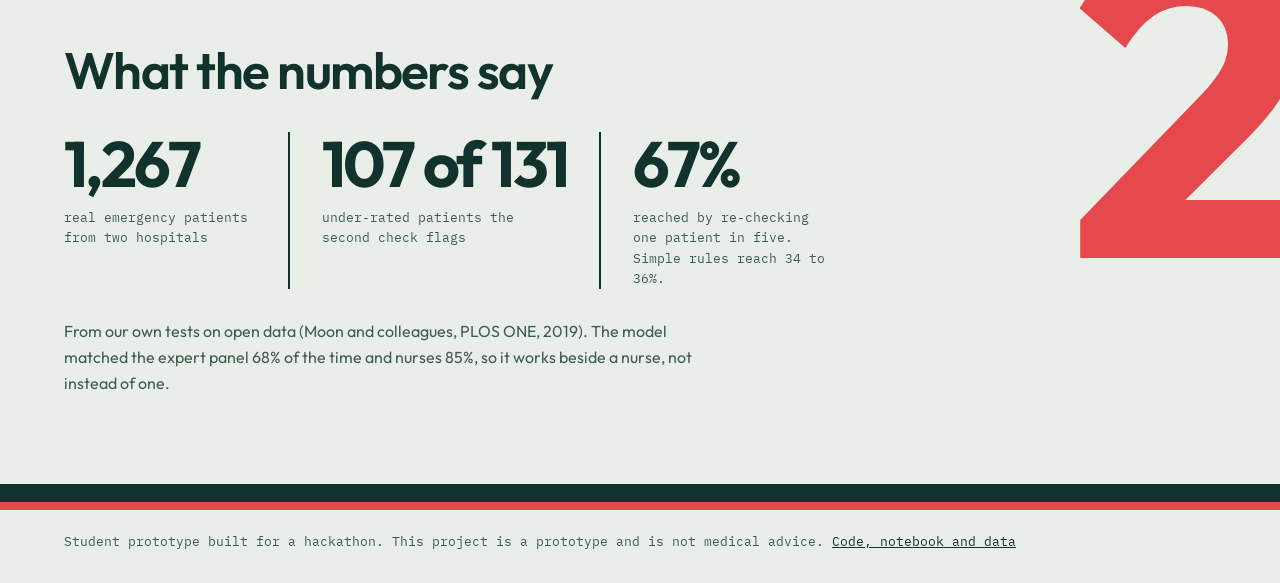
==== commit 79aeaeba: "Fixes from the review of the whole project Safety - Measurements the level model reads the wrong way" ====
--- a/docs/index.html
+++ b/docs/index.html
@@ -148,7 +148,7 @@
     <span class="two" aria-hidden="true">2</span>
   </div>
   <div class="stripe" aria-hidden="true"></div>
-  <p class="foot">Student prototype built for a hackathon. Not medical advice. <a href="https://github.com/potlatiy/emergency-triage-ai">Code, notebook and data</a></p>
+  <p class="foot">Student prototype built for a hackathon. This project is a prototype and is not medical advice. <a href="https://github.com/potlatiy/emergency-triage-ai">Code, notebook and data</a></p>
 </section>
 
 <script>
